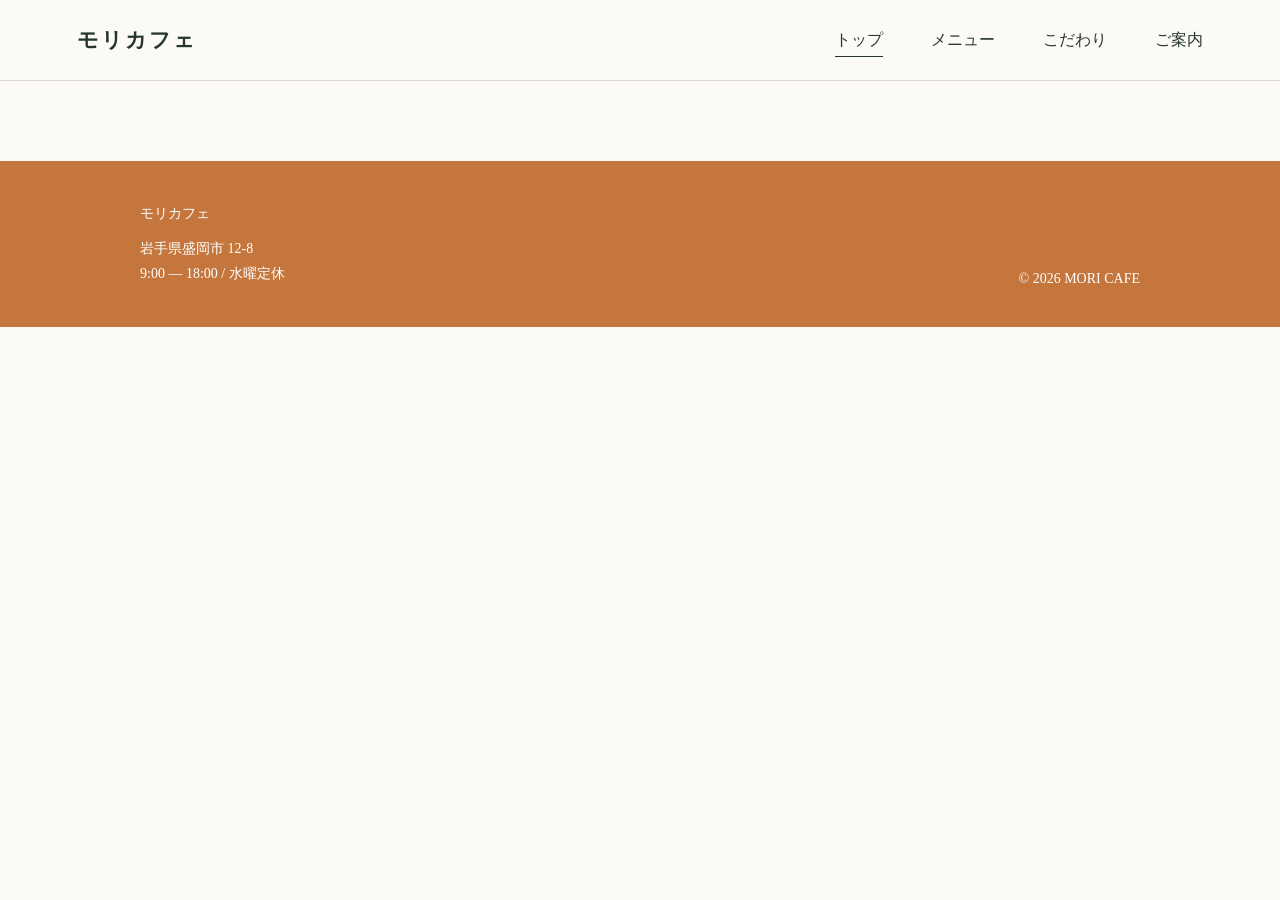
==== index.html @ 6982c82f "タイトルとリンクの修正、index.htmlの追加" ====
<!DOCTYPE html>
<html lang="ja">

<head>
    <meta charset="UTF-8">
    <meta name="viewport" content="width=device-width, initial-scale=1.0">
    <link rel="stylesheet" href="style.css">
    <title>モリカフェ</title>
</head>

<body>

    <!-- ヘッダー -->
    <header class="site-header">
        <div class="header-inner">
            <h1 class="logo">モリカフェ</h1>
            <nav class="nav">
                <ul>
                    <li><a href="#" aria-current="page">トップ</a></li>
                    <li><a href="menu.html">メニュー</a></li>
                    <li><a href="recommendation.html">こだわり</a></li>
                    <li><a href="guide.html">ご案内</a></li>
                </ul>
            </nav>
        </div>
    </header>

    <!-- フッター -->
    <footer class="site-footer">
        <div class="footer-inner">
            <div class="footer-info">
                <p class="footer-shop-name">モリカフェ</p>
                <p>岩手県盛岡市 12-8</p>
                <p>9:00 — 18:00 / 水曜定休</p>
            </div>
            <div class="footer-copyright">
                <p>&copy; 2026 MORI CAFE</p>
            </div>
        </div>
    </footer>
</body>

</html>
---- style.css ----
* {
    box-sizing: border-box;
    margin: 0;
    padding: 0;
}

body {
    color: #26362f;
    background: #fbfaf6;
}

/* ヘッダー */
.site-header {
    padding: 26px 6%;
    border-bottom: 1px solid #dedbd0;
}

.header-inner,
.nav ul,
.footer-inner {
    display: flex;
    align-items: center;
    justify-content: space-between;
}

.logo {
    font-size: 21px;
    letter-spacing: 2px;
}

.nav ul {
    gap: 48px;
    list-style: none;
}

.nav a {
    color: #26362f;
    text-decoration: none;
    padding-bottom: 8px;
}

.nav a:hover,
.nav a[aria-current="page"] {
    border-bottom: 1px solid #26362f;
}

/* ページタイトル */
.hero-section {
    padding: 60px 20px;
    background: #f1efe5;
    text-align: center;
}

.en-title {
    margin-bottom: 10px;
    color: #61776b;
    font-size: 14px;
    letter-spacing: 3px;
    text-transform: uppercase;
}

.main-title {
    font-size: 36px;
    font-weight: normal;
    letter-spacing: 4px;
}

/* フッター */
.site-footer {
    margin-top: 80px;
    padding: 40px;
    background: #c4763c;
    color: #ffffff;
}

.footer-inner {
    max-width: 1000px;
    margin: 0 auto;
    align-items: flex-end;
}

.footer-info p {
    font-size: 14px;
    line-height: 1.8;
}

.footer-shop-name {
    margin-bottom: 10px;
}

.footer-copyright {
    font-size: 14px;
}
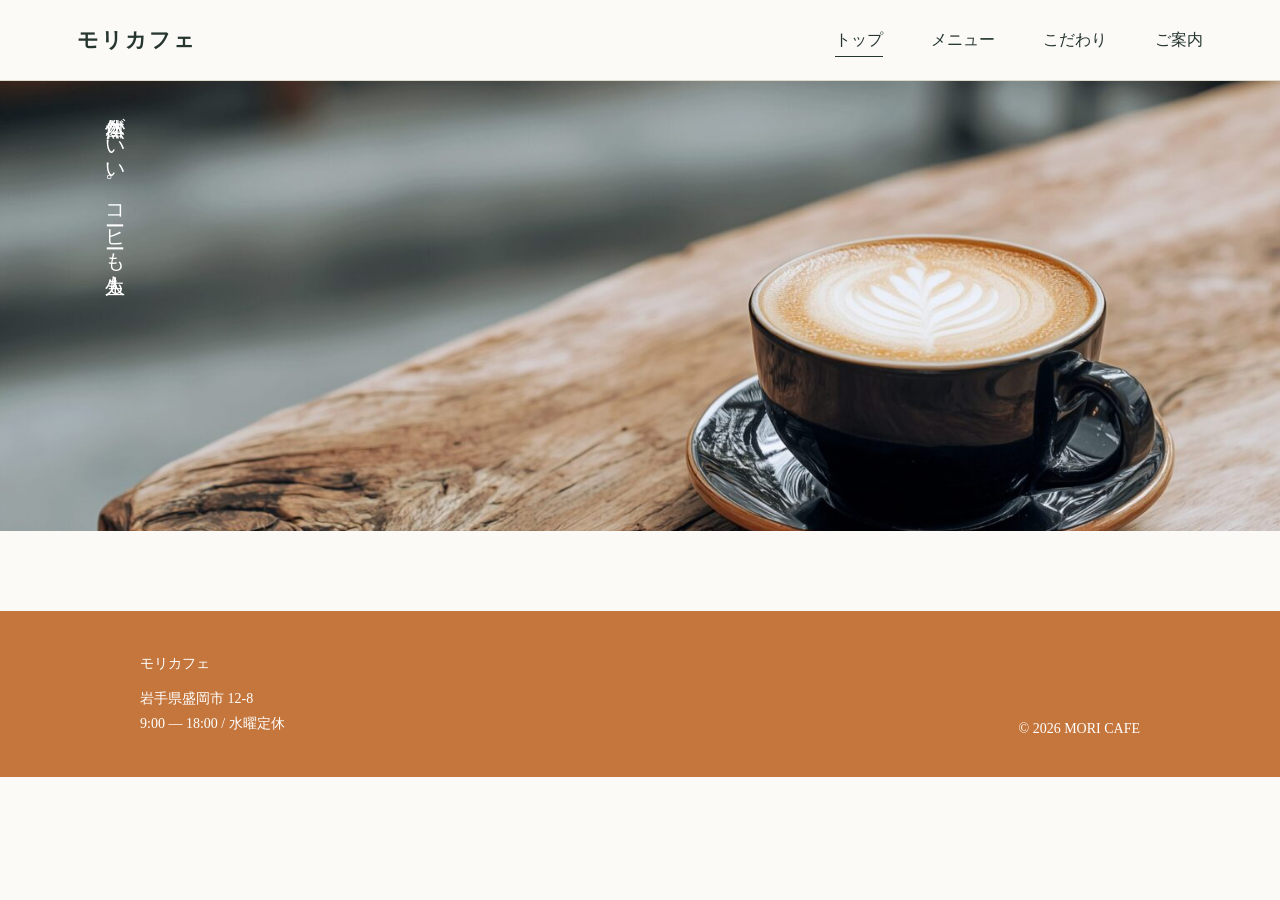
==== commit 7a5f1f30: "インデックスページの作成とナビゲーションリンクの修正" ====
--- a/index.html
+++ b/index.html
@@ -5,7 +5,8 @@
     <meta charset="UTF-8">
     <meta name="viewport" content="width=device-width, initial-scale=1.0">
     <link rel="stylesheet" href="style.css">
-    <title>モリカフェ</title>
+    <link rel="stylesheet" href="top.css">
+    <title>モリカフェ-トップページ</title>
 </head>
 
 <body>
@@ -24,7 +25,12 @@
             </nav>
         </div>
     </header>
-
+    <main>
+        <div class="main-visual">
+            <img src="img/top-cofe.jpg" alt="テーブルの上のコーヒー">
+            <div class="main-visual-text">自然体がいい。コーヒーも人生も</div>
+        </div>
+    </main>
     <!-- フッター -->
     <footer class="site-footer">
         <div class="footer-inner">
--- a/top.css
+++ b/top.css
@@ -0,0 +1,22 @@
+@charset "UTF-8";
+
+.main-visual {
+    position: relative;
+    height: 450px;
+    overflow: hidden;
+}
+
+.main-visual img {
+    width: 100%;
+    height: 100%;
+    object-fit: cover;
+}
+
+.main-visual-text {
+    position: absolute;
+    top: 22px;
+    left: 8%;
+    color: #ffffff;
+    font-size: 20px;
+    writing-mode: vertical-rl;
+}
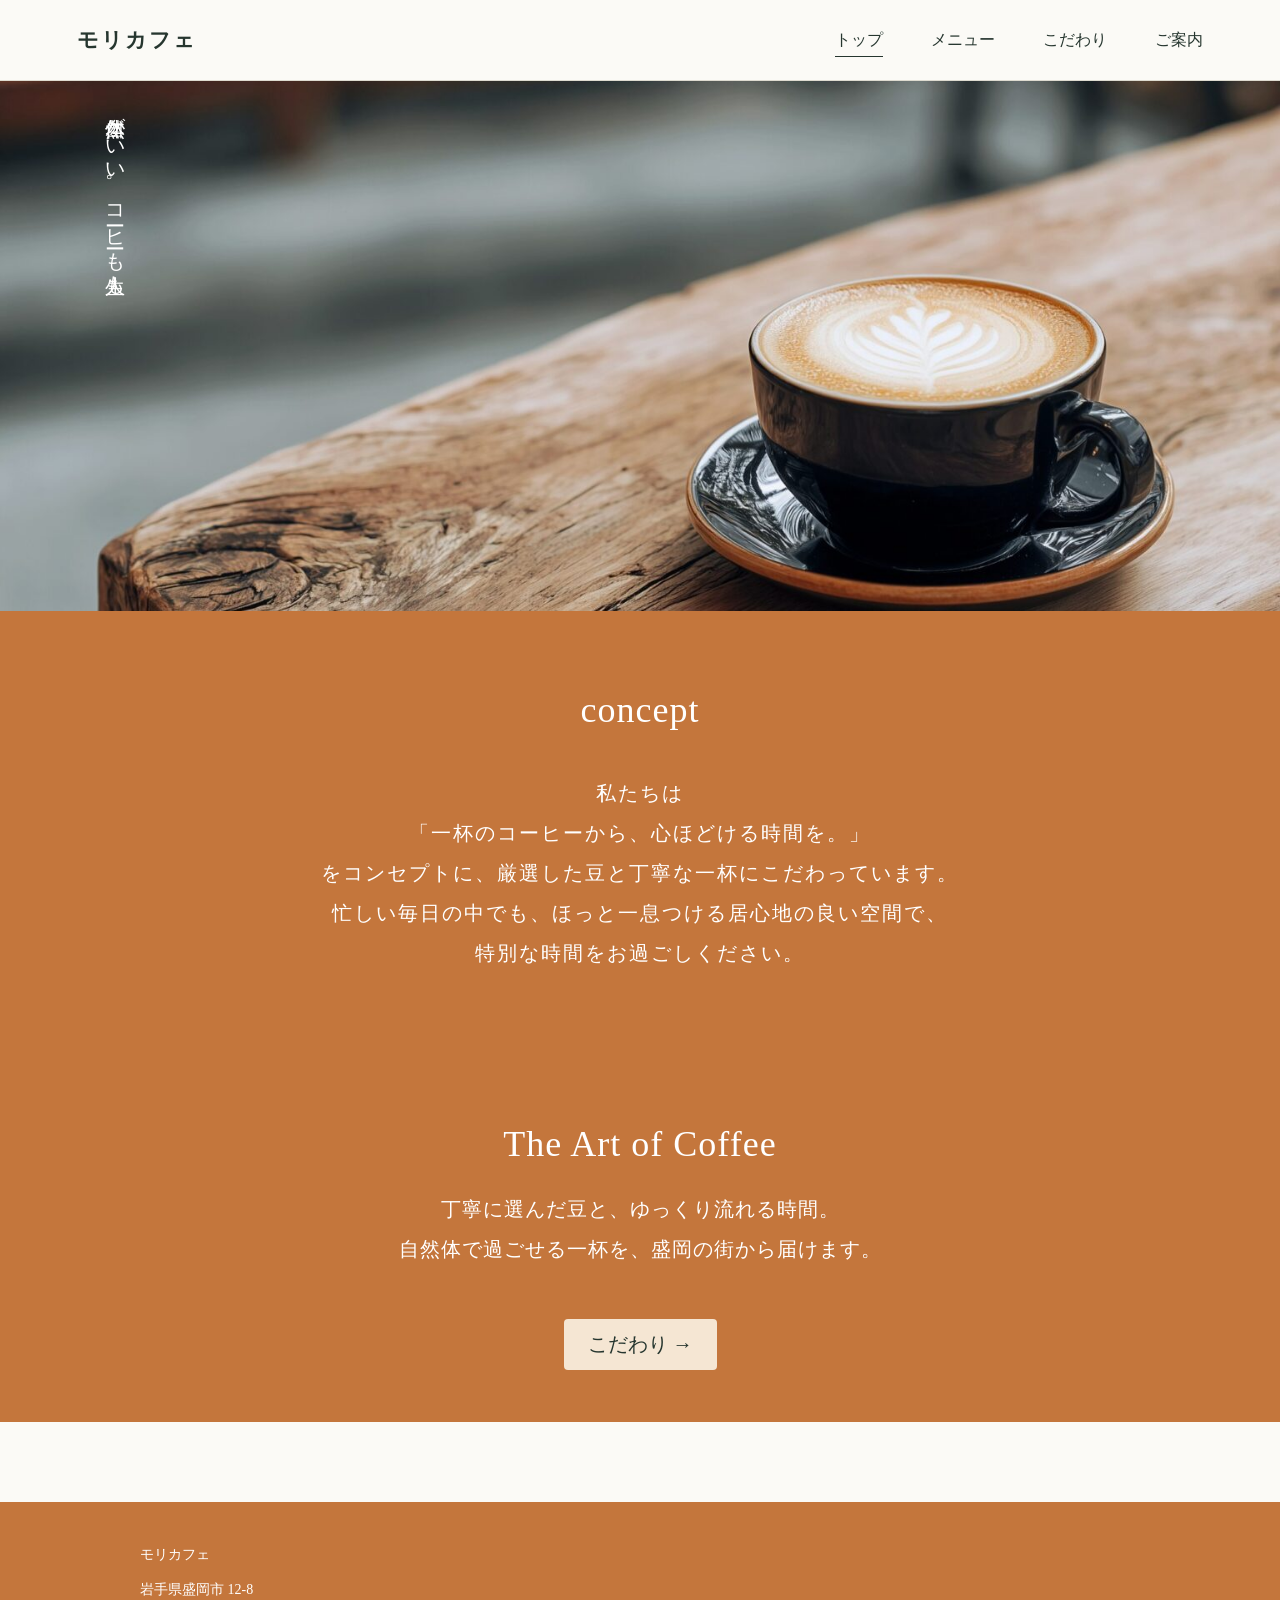
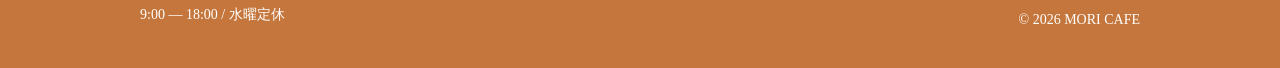
==== commit 2cb6db8f: "トップページに店のコンセプトとこだわりページへの導線を追記" ====
--- a/index.html
+++ b/index.html
@@ -25,12 +25,23 @@
             </nav>
         </div>
     </header>
-    <main>
+    <main class="main-color">
+        <!-- メインビジュアル -->
         <div class="main-visual">
             <img src="img/top-cofe.jpg" alt="テーブルの上のコーヒー">
             <div class="main-visual-text">自然体がいい。コーヒーも人生も</div>
         </div>
+        <section class="section-content">
+            <!-- コンセプト -->
+            <p class="concept-heading">concept</p>
+            <p class="concept-title">私たちは<br>「一杯のコーヒーから、心ほどける時間を。」<br>をコンセプトに、厳選した豆と丁寧な一杯にこだわっています。<br>忙しい毎日の中でも、ほっと一息つける居心地の良い空間で、<br>特別な時間をお過ごしください。</p>
+            <!-- お店のこだわりページへの導線 -->
+            <p class="content-heading">The Art of Coffee</p>
+            <p class="content-text">丁寧に選んだ豆と、ゆっくり流れる時間。<br>自然体で過ごせる一杯を、盛岡の街から届けます。</p>
+            <a class="content-link" href="recommendation.html">こだわり →</a>
+        </section>
     </main>
+
     <!-- フッター -->
     <footer class="site-footer">
         <div class="footer-inner">
--- a/top.css
+++ b/top.css
@@ -1,9 +1,12 @@
-@charset "UTF-8";
+.main-color {
+    background-color: #c4763c;
+}
 
 .main-visual {
     position: relative;
-    height: 450px;
+    height: 530px;
     overflow: hidden;
+    margin-bottom: 30px;
 }
 
 .main-visual img {
@@ -19,4 +22,51 @@
     color: #ffffff;
     font-size: 20px;
     writing-mode: vertical-rl;
+}
+
+.section-content {
+    color: #ffffff;
+    text-align: center;
+    padding: 48px 20px 52px;
+}
+
+.concept-heading {
+    font-size: 36px;
+    letter-spacing: 1px;
+    margin-bottom: 42px;
+}
+
+.concept-title {
+    font-size: 20px;
+    letter-spacing: 2px;
+    line-height: 2;
+    margin-bottom: 150px;
+}
+
+.content-heading {
+    font-size: 36px;
+    letter-spacing: 1px;
+    margin-bottom: 24px;
+}
+
+.content-text {
+    font-size: 20px;
+    line-height: 2;
+    letter-spacing: 1px;
+    margin-bottom: 50px;
+}
+
+.content-link {
+    display: inline-block;
+    background-color: #F5E6D3;
+    border-radius: 4px;
+    color: #26362f;
+    font-size: 20px;
+    padding: 12px 24px;
+    text-decoration: none;
+    transition: opacity 0.2s ease;
+}
+
+.content-link:hover {
+    opacity: 0.8;
 }
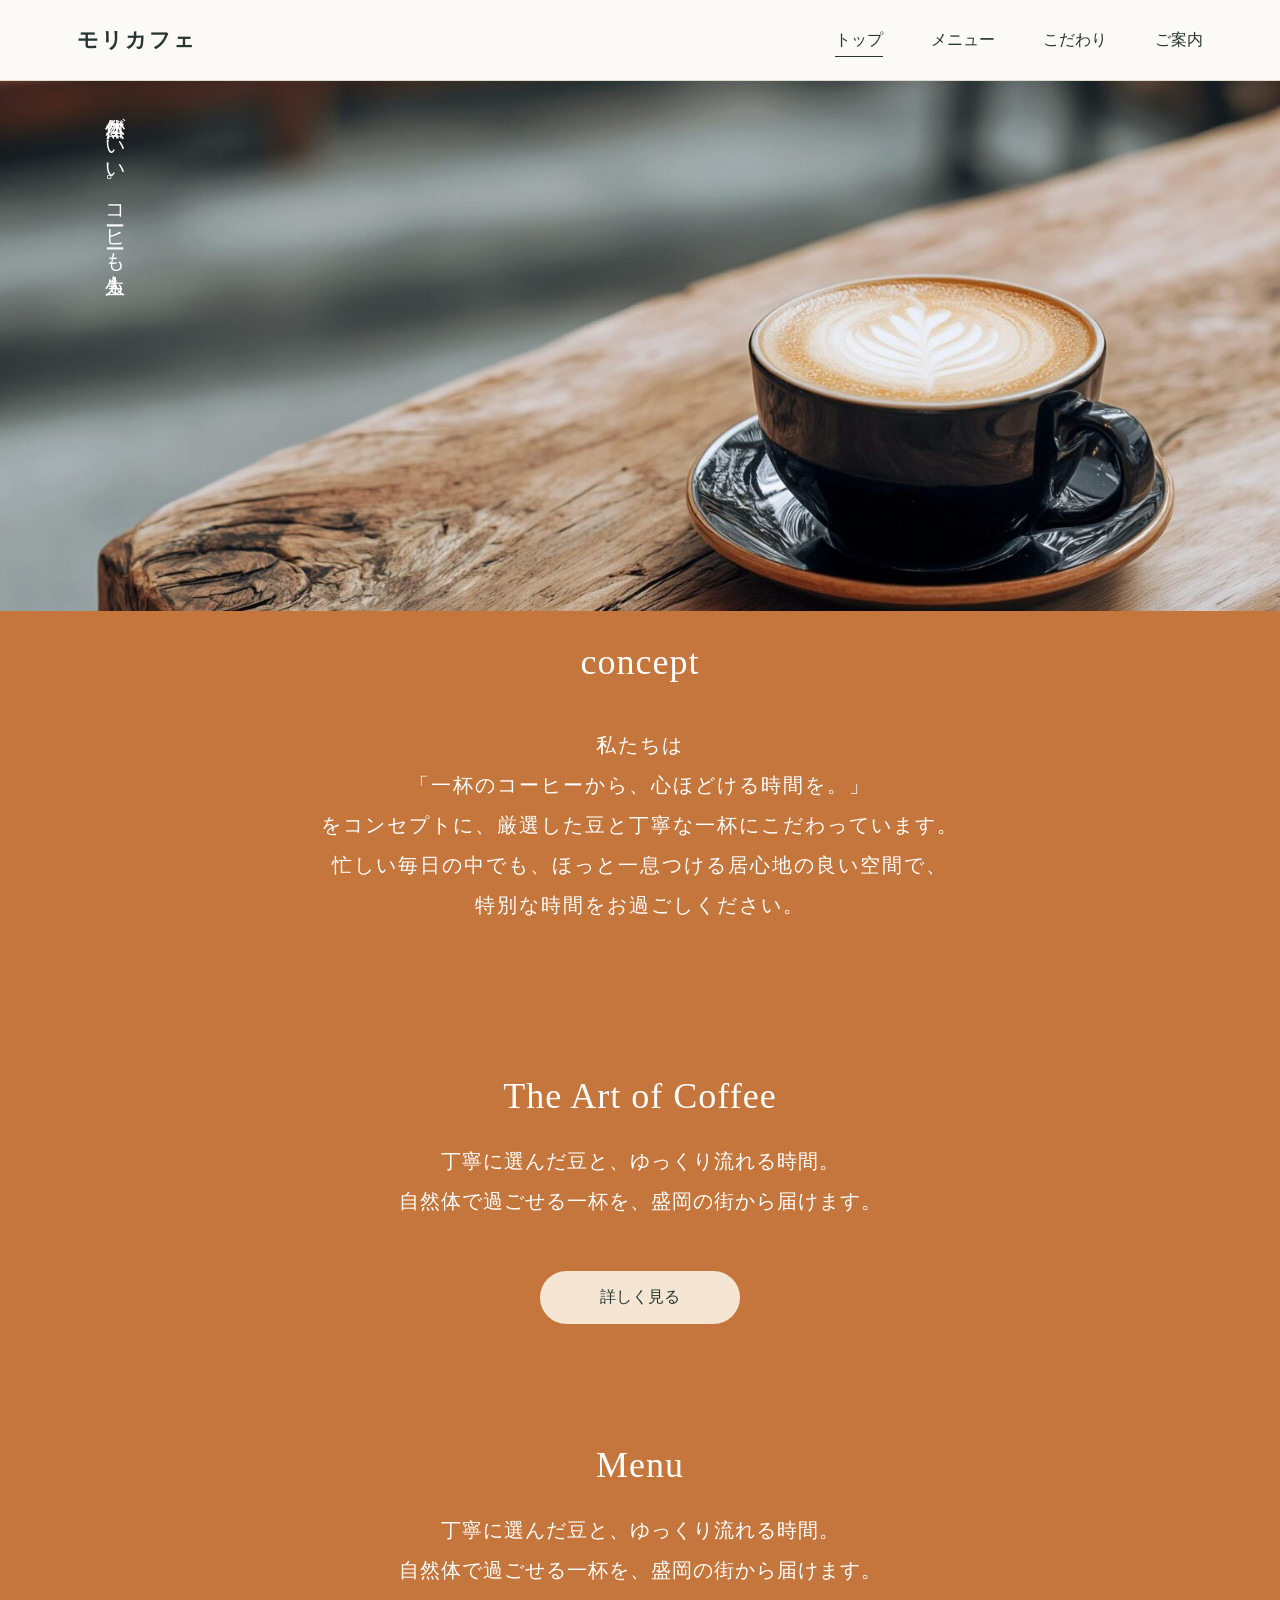
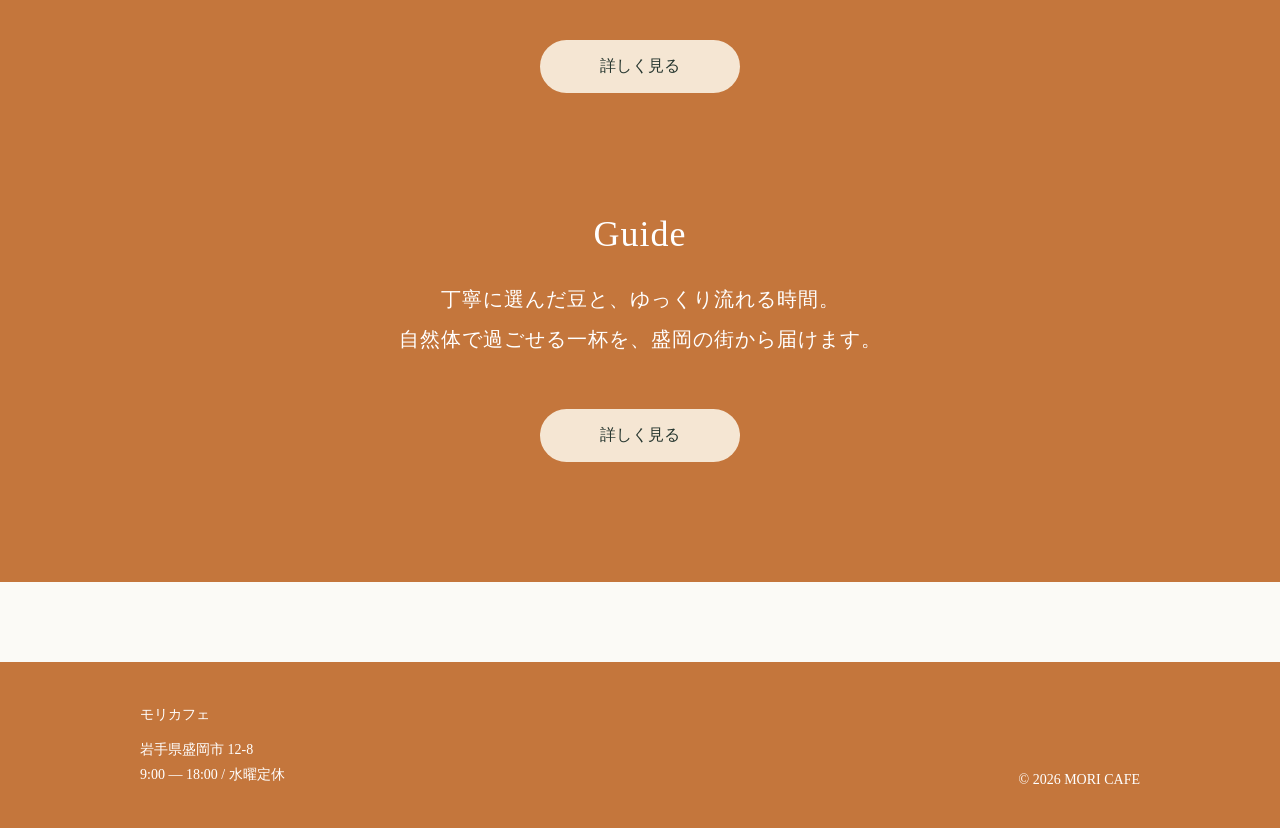
==== commit 067c72c3: "トップページにメニューと案内ページへの導線を追加" ====
--- a/index.html
+++ b/index.html
@@ -34,11 +34,22 @@
         <section class="section-content">
             <!-- コンセプト -->
             <p class="concept-heading">concept</p>
-            <p class="concept-title">私たちは<br>「一杯のコーヒーから、心ほどける時間を。」<br>をコンセプトに、厳選した豆と丁寧な一杯にこだわっています。<br>忙しい毎日の中でも、ほっと一息つける居心地の良い空間で、<br>特別な時間をお過ごしください。</p>
+            <p class="concept-title">
+                私たちは<br>「一杯のコーヒーから、心ほどける時間を。」<br>をコンセプトに、厳選した豆と丁寧な一杯にこだわっています。<br>忙しい毎日の中でも、ほっと一息つける居心地の良い空間で、<br>特別な時間をお過ごしください。
+            </p>
             <!-- お店のこだわりページへの導線 -->
-            <p class="content-heading">The Art of Coffee</p>
+                <p class="content-heading">The Art of Coffee</p>
+                <p class="content-text">丁寧に選んだ豆と、ゆっくり流れる時間。<br>自然体で過ごせる一杯を、盛岡の街から届けます。</p>
+                <a class="content-link" href="recommendation.html">詳しく見る</a>
+
+            <!-- メニューページへの導線 -->
+            <p class="content-heading">Menu</p>
             <p class="content-text">丁寧に選んだ豆と、ゆっくり流れる時間。<br>自然体で過ごせる一杯を、盛岡の街から届けます。</p>
-            <a class="content-link" href="recommendation.html">こだわり →</a>
+            <a class="content-link" href="menu.html">詳しく見る</a>
+            <!-- ガイドページへの導線 -->
+            <p class="content-heading">Guide</p>
+            <p class="content-text">丁寧に選んだ豆と、ゆっくり流れる時間。<br>自然体で過ごせる一杯を、盛岡の街から届けます。</p>
+            <a class="content-link" href="guide.html">詳しく見る</a>
         </section>
     </main>
 
--- a/top.css
+++ b/top.css
@@ -27,7 +27,6 @@
 .section-content {
     color: #ffffff;
     text-align: center;
-    padding: 48px 20px 52px;
 }
 
 .concept-heading {
@@ -59,14 +58,16 @@
 .content-link {
     display: inline-block;
     background-color: #F5E6D3;
-    border-radius: 4px;
+    border-radius: 35px;
     color: #26362f;
-    font-size: 20px;
-    padding: 12px 24px;
+    font-size: 16px;
+    padding: 16px 60px;
     text-decoration: none;
     transition: opacity 0.2s ease;
+    margin-bottom: 120px;
 }
 
 .content-link:hover {
     opacity: 0.8;
-}+}
+
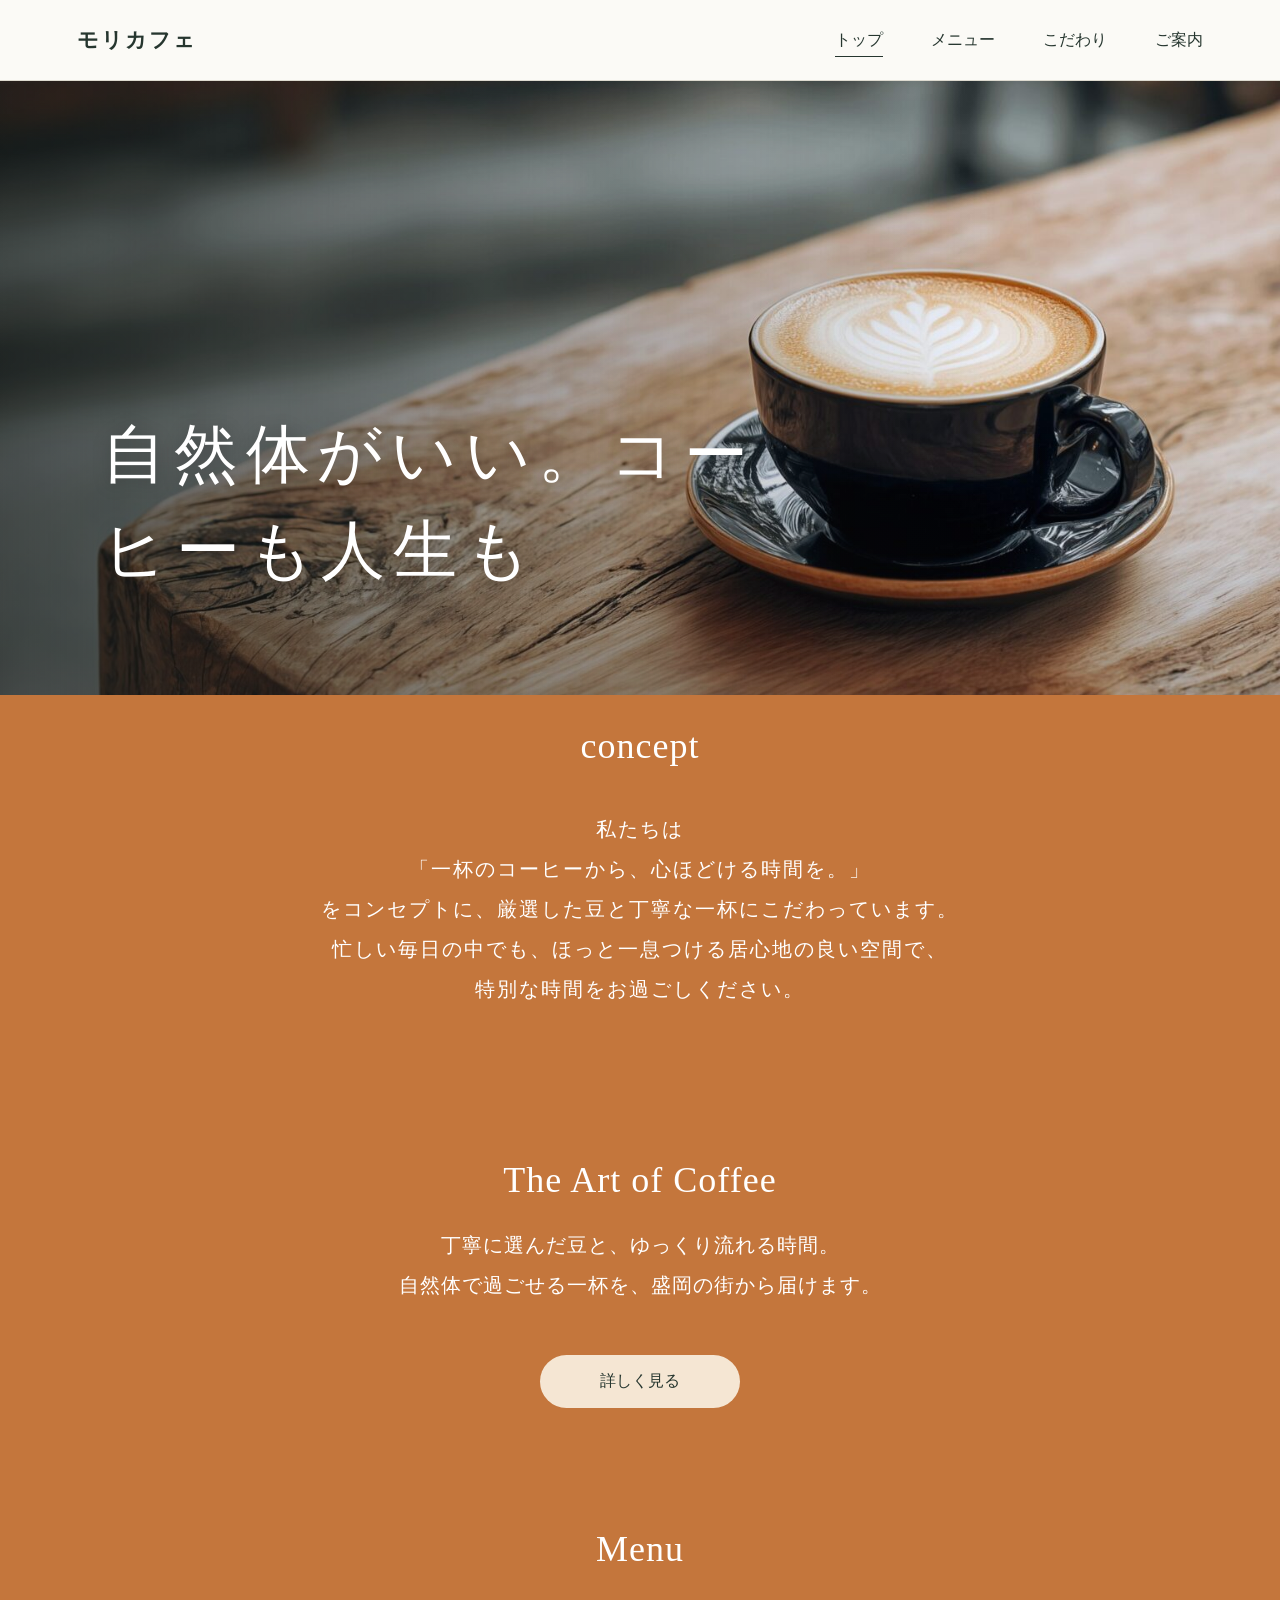
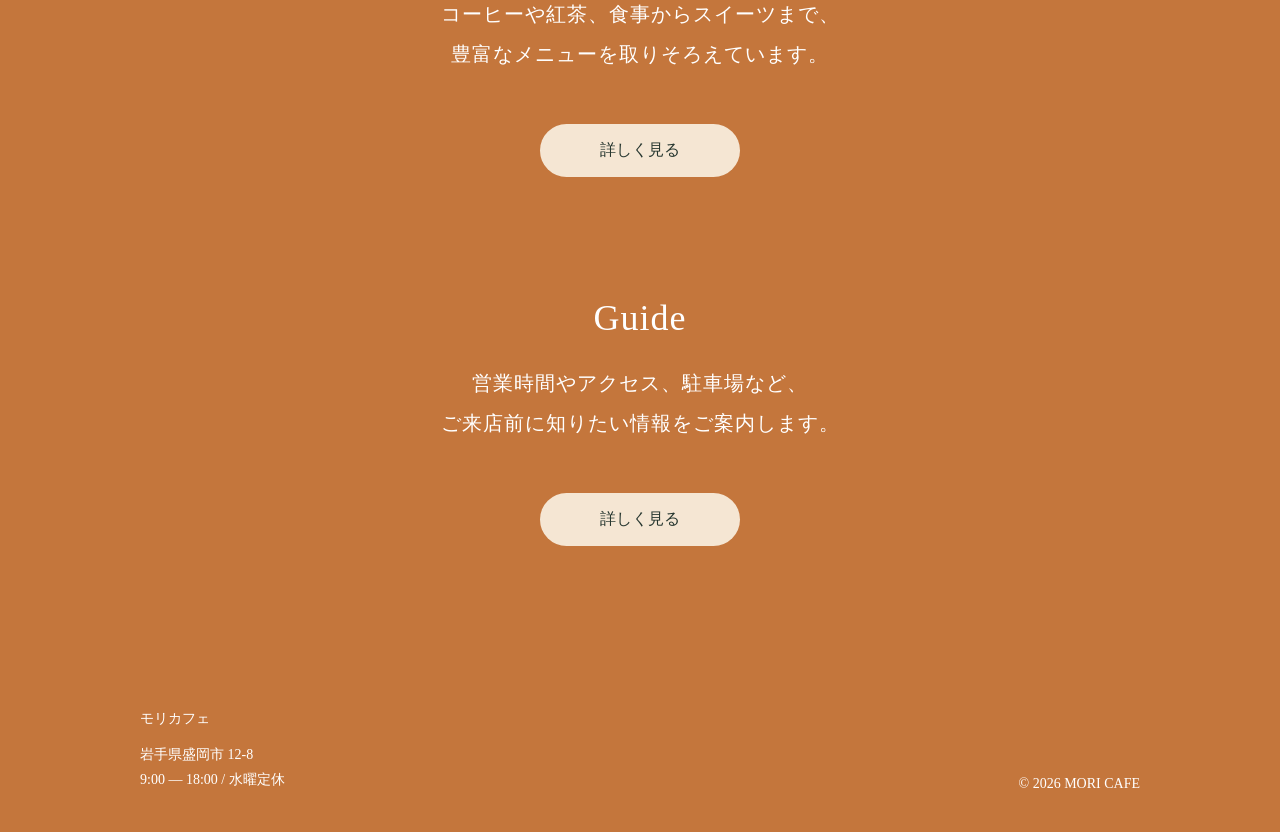
==== commit 096c9b5e: "トップページのメインビジュアルの見た目とメニュー・ガイドへの導線の文の修正" ====
--- a/index.html
+++ b/index.html
@@ -38,17 +38,17 @@
                 私たちは<br>「一杯のコーヒーから、心ほどける時間を。」<br>をコンセプトに、厳選した豆と丁寧な一杯にこだわっています。<br>忙しい毎日の中でも、ほっと一息つける居心地の良い空間で、<br>特別な時間をお過ごしください。
             </p>
             <!-- お店のこだわりページへの導線 -->
-                <p class="content-heading">The Art of Coffee</p>
-                <p class="content-text">丁寧に選んだ豆と、ゆっくり流れる時間。<br>自然体で過ごせる一杯を、盛岡の街から届けます。</p>
-                <a class="content-link" href="recommendation.html">詳しく見る</a>
+            <p class="content-heading">The Art of Coffee</p>
+            <p class="content-text">丁寧に選んだ豆と、ゆっくり流れる時間。<br>自然体で過ごせる一杯を、盛岡の街から届けます。</p>
+            <a class="content-link" href="recommendation.html">詳しく見る</a>
 
             <!-- メニューページへの導線 -->
             <p class="content-heading">Menu</p>
-            <p class="content-text">丁寧に選んだ豆と、ゆっくり流れる時間。<br>自然体で過ごせる一杯を、盛岡の街から届けます。</p>
+            <p class="content-text">コーヒーや紅茶、食事からスイーツまで、<br>豊富なメニューを取りそろえています。</p>
             <a class="content-link" href="menu.html">詳しく見る</a>
             <!-- ガイドページへの導線 -->
             <p class="content-heading">Guide</p>
-            <p class="content-text">丁寧に選んだ豆と、ゆっくり流れる時間。<br>自然体で過ごせる一杯を、盛岡の街から届けます。</p>
+            <p class="content-text">営業時間やアクセス、駐車場など、<br>ご来店前に知りたい情報をご案内します。</p>
             <a class="content-link" href="guide.html">詳しく見る</a>
         </section>
     </main>
--- a/style.css
+++ b/style.css
@@ -91,3 +91,96 @@
 .footer-copyright {
     font-size: 14px;
 }
+* {
+    box-sizing: border-box;
+    margin: 0;
+    padding: 0;
+}
+
+body {
+    color: #26362f;
+    background: #fbfaf6;
+}
+
+/* ヘッダー */
+.site-header {
+    padding: 26px 6%;
+    border-bottom: 1px solid #dedbd0;
+}
+
+.header-inner,
+.nav ul,
+.footer-inner {
+    display: flex;
+    align-items: center;
+    justify-content: space-between;
+}
+
+.logo {
+    font-size: 21px;
+    letter-spacing: 2px;
+}
+
+.nav ul {
+    gap: 48px;
+    list-style: none;
+}
+
+.nav a {
+    color: #26362f;
+    text-decoration: none;
+    padding-bottom: 8px;
+}
+
+.nav a:hover,
+.nav a[aria-current="page"] {
+    border-bottom: 1px solid #26362f;
+}
+
+/* ページタイトル */
+.hero-section {
+    padding: 60px 20px;
+    background: #f1efe5;
+    text-align: center;
+}
+
+.en-title {
+    margin-bottom: 10px;
+    color: #61776b;
+    font-size: 14px;
+    letter-spacing: 3px;
+    text-transform: uppercase;
+}
+
+.main-title {
+    font-size: 36px;
+    font-weight: normal;
+    letter-spacing: 4px;
+}
+
+/* フッター */
+.site-footer {
+    margin-top: 80px;
+    padding: 40px;
+    background: #c4763c;
+    color: #ffffff;
+}
+
+.footer-inner {
+    max-width: 1000px;
+    margin: 0 auto;
+    align-items: flex-end;
+}
+
+.footer-info p {
+    font-size: 14px;
+    line-height: 1.8;
+}
+
+.footer-shop-name {
+    margin-bottom: 10px;
+}
+
+.footer-copyright {
+    font-size: 14px;
+}
--- a/top.css
+++ b/top.css
@@ -2,26 +2,47 @@
     background-color: #c4763c;
 }
 
+.site-footer {
+    margin-top: 0;
+}
+
 .main-visual {
     position: relative;
-    height: 530px;
+    height: clamp(380px, 48vw, 660px);
     overflow: hidden;
     margin-bottom: 30px;
 }
 
 .main-visual img {
+    display: block;
     width: 100%;
     height: 100%;
     object-fit: cover;
+    object-position: 65% 70%;
+}
+
+.main-visual::after {
+    position: absolute;
+    inset: 0;
+    background:
+        linear-gradient(90deg, rgba(24, 28, 25, 0.66), rgba(24, 28, 25, 0.3) 38%, transparent 78%),
+        linear-gradient(0deg, rgba(24, 28, 25, 0.16), transparent 45%);
+    content: "";
+    pointer-events: none;
 }
 
 .main-visual-text {
     position: absolute;
-    top: 22px;
-    left: 8%;
+    bottom: clamp(32px, 8vw, 96px);
+    left: clamp(24px, 8%, 120px);
+    z-index: 1;
+    max-width: 720px;
     color: #ffffff;
-    font-size: 20px;
-    writing-mode: vertical-rl;
+    font-size: clamp(30px, 5vw, 64px);
+    font-weight: 500;
+    letter-spacing: 0.12em;
+    line-height: 1.5;
+    text-shadow: 0 2px 18px rgba(0, 0, 0, 0.24);
 }
 
 .section-content {
